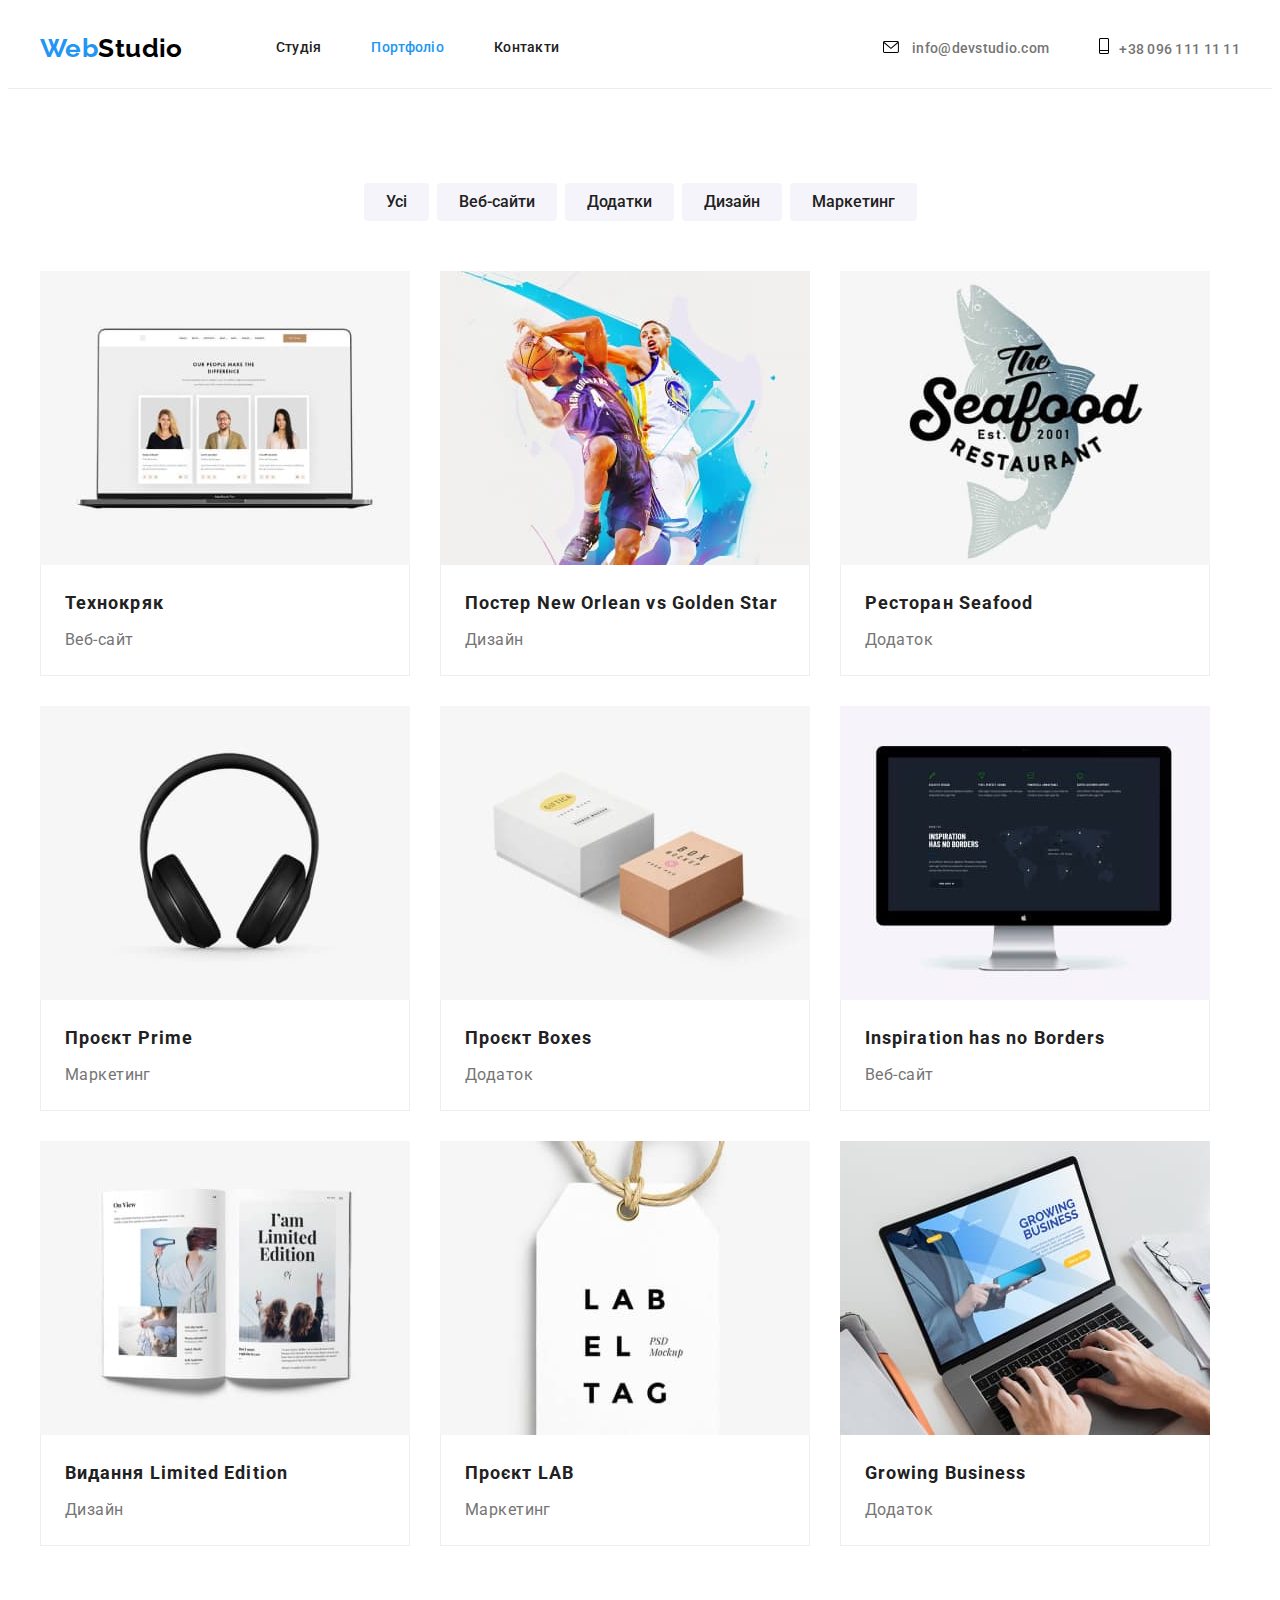
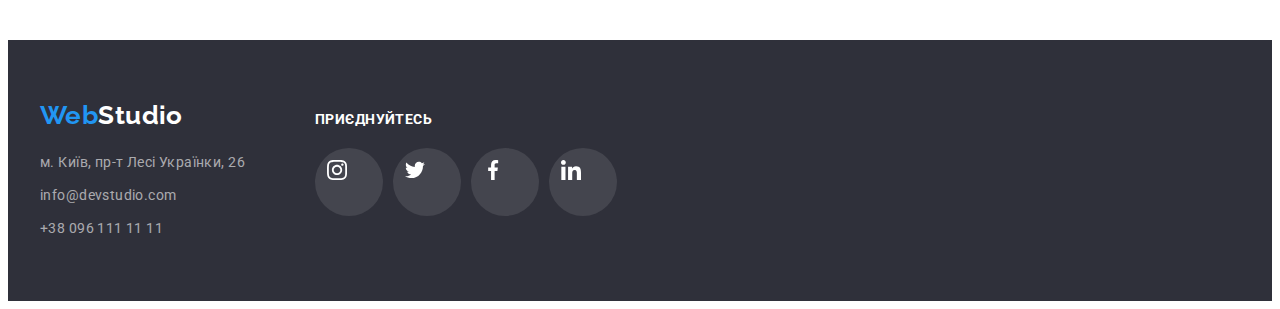
==== portfolio.html @ 97578cd6 "hw4" ====
<!DOCTYPE html>
<html lang="uk">
  <head>
    <meta charset="UTF-8" />
    <meta http-equiv="X-UA-Compatible" content="IE=edge" />
    <meta name="viewport" content="width=device-width, initial-scale=1.0" />
    <title>Portfolio</title>
    <link
      href="https://fonts.googleapis.com/css2?family=Raleway:wght@700&family=Roboto:wght@400;500;700;900&display=swap"
      rel="stylesheet"
    />
    <link rel="stylesheet" href="https://cdnjs.cloudflare.com/ajax/libs/modern-normalize/1.1.0/modern-normalize.min.css"
      integrity="sha512-wpPYUAdjBVSE4KJnH1VR1HeZfpl1ub8YT/NKx4PuQ5NmX2tKuGu6U/JRp5y+Y8XG2tV+wKQpNHVUX03MfMFn9Q=="
      crossorigin="anonymous" referrerpolicy="no-referrer" />
    <link rel="stylesheet" href="./css/styles.css" />
  </head>
  <body>
    <header>
      <div class="container page-header">
        <nav class="header-nav">
          <a class="nav-logo logo" href="./index.html">
            <span class="logo-accent">Web</span>Studio</a
          >
          <ul class="nav-list list">
            <li class="item">
              <a class="link" href="./index.html">Студія</a>
            </li>
            <li class="item">
              <a class="link current" href="./portfolio.html">Портфоліо</a>
            </li>
            <li class="item">
              <a class="link" href="#">Контакти</a>
            </li>
          </ul>
        </nav>
      <ul class="contact-list list">
        <li class="item">
          <a class="link" href="mailto:info@devstudio.com">
            <svg width="16" height="12" class="icon-header">
              <use href="./images/icons.svg#envelope"></use>
      
            </svg> info@devstudio.com</a>
        </li>
        <li class="item">
          <a class="link" href="tel:+380961111111"><svg width="10" height="16" class="icon-header">
              <use href="./images/icons.svg#Vector"></use>
      
            </svg>+38 096 111 11 11</a>
        </li>
      </ul>
      </div>
    </header>
    <main>
      <section class="portfolio section">
        <div class="container">
          <h1 class="visually-hidden">Портфоліо наших проєктів</h1>
          <ul class="filter-list list">
              <li class="filter-item">
                <button type="button" class="button">Усі</button>
              </li>
              <li class="filter-item">
                <button type="button" class="button">Веб-сайти</button>
              </li>
              <li class="filter-item">
                <button type="button" class="button">Додатки</button>
              </li>
              <li class="filter-item">
                <button type="button" class="button">Дизайн</button>
              </li>
              <li class="filter-item">
                <button type="button" class="button">Маркетинг</button>
              </li>
          </ul>
          <ul class="portfolio-list list">
            <li class="portfolio-item">
              <img
                src="./images/website.jpg"
                alt="веб сайт"
                width="370"
                height="295"
              />
              <div class="portfolio-content">
                <h2 class="title">Технокряк</h2>
                <p class="text">Веб-сайт</p>
              </div>
            </li>
            <li class="portfolio-item">
              <img
                src="./images/design.jpg"
                alt="дизайн"
                width="370"
                height="295"
              />
              <div class="portfolio-content">
                <h2 class="title">Постер New Orlean vs Golden Star</h2>
                <p class="text">Дизайн</p>
              </div>
            </li>
            <li class="portfolio-item">
              <img
                src="./images/app.jpg"
                alt="додаток"
                width="370"
                height="295"
              />
              <div class="portfolio-content">
                <h2 class="title">Ресторан Seafood</h2>
                <p class="text">Додаток</p>
              </div>
            </li>
            <li class="portfolio-item">
              <img
                src="./images/marketing.jpg"
                alt="маркетинг"
                width="370"
                height="295"
              />
              <div class="portfolio-content">
                <h2 class="title">Проєкт Prime</h2>
                <p class="text">Маркетинг</p>
              </div>
            </li>
            <li class="portfolio-item">
              <img
                src="./images/app2.jpg"
                alt="проєкт додатку"
                width="370"
                height="295"
              />

              <div class="portfolio-content">
                <h2 class="title">Проєкт Boxes</h2>
                <p class="text">Додаток</p>
              </div>
            </li>
            <li class="portfolio-item">
              <img
                src="./images/website2.jpg"
                alt="проєкт веб сайту"
                width="370"
                height="295"
              />
              <div class="portfolio-content">
                <h2 class="title">Inspiration has no Borders</h2>
                <p class="text">Веб-сайт</p>
              </div>
            </li>
            <li class="portfolio-item">
              <img
                src="./images/design2.jpg"
                alt="дизайн видання"
                width="370"
                height="295"
              />
              <div class="portfolio-content">
                <h2 class="title">Видання Limited Edition</h2>
                <p class="text">Дизайн</p>
              </div>
            </li>
            <li class="portfolio-item">
              <img
                src="./images/marketing2.jpg"
                alt="маркетинг лейблу"
                width="370"
                height="295"
              />
              <div class="portfolio-content">
                <h2 class="title">Проєкт LAB</h2>
                <p class="text">Маркетинг</p>
              </div>
            </li>
            <li class="portfolio-item">
              <img
                src="./images/app3.jpg"
                alt="проєкт бізнес додатку"
                width="370"
                height="295"
              />
              <div class="portfolio-content">
                <h2 class="title">Growing Business</h2>
                <p class="text">Додаток</p>
              </div>
            </li>
          </ul>
        </div>
      </section>
    </main>

  <footer class="footer">
    <div class="footer-container container">
      <div class="footer-box">
        <a class="footer-logo logo" href="./index.html">
          <span class="logo-accent">Web</span>Studio</a>
  
        <address class="address-box">
          <ul class="address list">
            <li class="address-item">
              <a class="link" href="https://goo.gl/maps/CPtrU1FHBa2aNyZL9" target="_blank"
                rel="noopener noreferrer nofollow">м.
                Київ, пр-т Лесі Українки, 26</a>
            </li>
            <li class="address-item">
              <a class="link" href="mailto:info@devstudio.com">info@devstudio.com</a>
            </li>
            <li class="address-item">
              <a class="link" href="tel:+380961111111">+38 096 111 11 11</a>
            </li>
          </ul>
        </address>
      </div>
      <div class="social-link-box">
        <p class="social-link-text">приєднуйтесь</p>
        <ul class="footer-list list">
          <li class="footer-item"><a class="footer social-link link" href=""><svg width="20" height="20">
                <use href="./images/icons.svg#instagram"></use></a></li>
          <li class="footer-item"><a class="footer social-link link" href=""><svg width="20" height="20">
                <use href="./images/icons.svg#twitter"></use></a></li>
          <li class="footer-item"><a class="footer social-link link" href=""><svg width="20" height="20">
                <use href="./images/icons.svg#facebook"></use></a></li>
          <li class="footer-item"><a class="footer social-link link" href=""><svg width="20" height="20">
                <use href="./images/icons.svg#linkedin"></use></a></li>
        </ul>
  
      </div>
    </div>
  
  </footer>
  </body>
</html>
---- css/styles.css ----
:root {
  --primary-text-color: #212121;
  --secondary-text-color: #757575;
  --light-text-color: #ffffff;
  --accent-text-color: #2196f3;
  --primary-backgraund-color: #ffffff;
  --secondary-backgraund-color: #2f303a;
}

body {
  background-color: var(--primary-backgraund-color);
  color: var(--primary-text-color);
  font-family: Roboto, sans-serif;
  font-size: 14px;
  font-weight: 700;
  letter-spacing: 0.03em;
}
h1,
h2,
h3,
h4,
h5,
h6,
ul,
p {
  margin: 0;
  padding: 0;
}

img {
  display: block;
  max-width: 100%;
  height: auto;
}

.container {
  width: 1200px;
  margin: 0 auto;
  padding: 0 15px;
}

.list {
  list-style: none;
}
.link {
  color: inherit;
  text-decoration: none;
}

header {
  border-bottom-width: 1px;
    border-bottom-style: solid;
    border-bottom-color: #ececec;
}
.page-header {
  display: flex;
  align-items: center;
  
}

.header-nav {
  display: flex;
  align-items: center;
}

.item:not(:last-child) {
  margin-right: 50px;
}

.nav-list {
  display: flex;
}

.contact-list {
  display: flex;
  margin-left: auto;
  align-items: center;
}

/* style logo */

.logo {
  font-family: "Raleway", sans-serif;
  font-size: 26px;
  line-height: 1.19;
}

.nav-logo {
  margin-right: 93px;
  color: #000000;
  text-decoration: none;
}

.logo-accent {
  color: var(--accent-text-color);
}

/* style nav */

.nav-list .link {
  display: block;
  padding: 32px 0;
  color: var(--primary-text-color);
  font-weight: 500;
  line-height: 1.14;
  letter-spacing: 0.02em;
}
.nav-list .link:hover,
.nav-list .link:focus {
  color: var(--accent-text-color);
}

.contact-list .link {
  padding: 32px 0;
  color: var(--secondary-text-color);
  font-weight: 500;
  line-height: 1.14;
  letter-spacing: 0.02em;
}
.contact-list .link:hover,
.contact-list .link:focus {
  color: var(--accent-text-color);
}
.nav-list .link.current {
  color: var(--accent-text-color);
}
.icon-header {
  margin-right: 10px;
}
.icon-header:hover,
.icon-header:focus{
fill: currentColor;
}

/* style main */

.hero {

  height: 600px;
    max-width: 1600px;
    margin-left: auto;
    margin-right: auto;
   background-image: linear-gradient(to right, rgba(47, 48, 58, 0.4),rgba(47, 48, 58, 0.4)), url(../images/hero.jpg);
    background-repeat: no-repeat;
    background-position: center;
    background-size: cover;
  background-color: var(--secondary-backgraund-color); 
  text-align: center;
  padding: 200px 0;
}

.hero-title {
  max-width: 696px;
  margin: 0 auto 30px;
  
 
  color: var(--light-text-color);
  font-weight: 900;
  font-size: 44px;
  line-height: 1.36;

  letter-spacing: 0.06em;
  text-transform: uppercase;
}

.hero-btn {
  
  display: inline-block;
  min-width: 216px;
  padding: 10px 32px;
  border-radius: 4px;
  border: 0px;

  background-color: #2196f3;
  box-shadow: 0px 4px 4px rgba(0, 0, 0, 0.15);
  color: var(--light-text-color);
  font-family: inherit;
  font-weight: 700;
  font-size: 16px;
  line-height: 1.88;

  letter-spacing: 0.06em;
  cursor: pointer;
}
.hero-btn:hover,
.hero-btn:focus {
  background-color: #188ce8;
  box-shadow: 0px 4px 4px rgba(0, 0, 0, 0.15);
  border-radius: 4px;
}

.section {
  padding: 94px 0;
}

/* style benefits */

.visually-hidden {
  position: absolute;
  white-space: nowrap;
  width: 1px;
  height: 1px;
  overflow: hidden;
  border: 0;
  padding: 0;
  clip: rect(0 0 0 0);
  clip-path: inset(50%);
  margin: -1px;
}

.benefits {
  padding: 94px 0 0;
}
.benefits-list {
  display: flex;
}

.benefits-item:not(:last-child) {
  margin-right: 30px;
}

.benefits-item {
  width: calc((100%-90) / 4);
}

.benefits .title {
  margin-bottom: 10px;
  font-size: 14px;
  line-height: 1.14;
  text-transform: uppercase;
}

.benefits .text {
  line-height: 1.71;
}
.icon-box {
  background-color: #F5F4FA;
  height: 120px;
  padding: 25px 100px;
  margin-bottom: 30px;
}



/* style work section */

.work-list {
  display: flex;
}

.work-item:not(:last-child) {
  margin-right: 30px;
}

.work-item {
  width: calc((100%-60) / 3);
}

.section-title {
  margin-bottom: 50px;
  font-size: 36px;
  line-height: 1.17;
  text-align: center;
}

/* style team section */

.team-list {
  display: flex;
}

.team-section {
  background-color: #f5f4fa;
}

.team-section .title {
  margin-bottom: 10px;
  font-weight: 500;
  font-size: 16px;
  line-height: 1.19;
  text-align: center;
}

.list-item {
  background-color: var(--primary-backgraund-color);
  width: calc((100%-90) / 4);
  box-shadow: 0px 1px 3px rgba(0, 0, 0, 0.12), 0px 1px 1px rgba(0, 0, 0, 0.14),
    0px 2px 1px rgba(0, 0, 0, 0.2);
  border-radius: 0px 0px 4px 4px;
  background-color: var(--primary-backgraund-color);
}

.list-item:not(:last-child) {
  margin-right: 30px;
}

.team-content {
  padding: 30px;
}

.text {
  color: var(--secondary-text-color);
  font-weight: 400;
}

.team-section .text {
  font-size: 16px;  
  line-height: 1.19;
  text-align: center;
  margin-bottom: 16px;
}
.team-icon-list{
  display: flex;
  
}

.social-link{
  display: block;
padding: 12px;
  width: 44px;
  height: 44px;
  border-radius: 50%;  

}

.team.social-link{
  fill: #AFB1B8;
}

.team.social-link:hover,
.team.social-link:focus {
  background-color: #2196F3;
  fill: #ffffff;
}


.team-icon-item:not(:last-child){
  margin-right: 10px;
}

/* style client section */

.client-list{
  display: flex;
}
.client-link{
  display: block;
  width: 170px;
height: 92px;
border: 1px solid #AFB1B8;
  border-radius: 4px;
  padding: 16px 32px;
fill:#AFB1B8;
}
.client-link:hover,
.client-link:focus{
  fill: var(--accent-text-color);
}


.client-item:not(:last-child) {
  margin-right: 30px;
}



/* footer style */

.footer {
  padding: 60px 0;
  background-color: var(--secondary-backgraund-color);
}
.footer-logo {
  display: block;
  

  color: var(--light-text-color);
  text-decoration: none;
}
.address .link {
  color: rgba(255, 255, 255, 0.6);
  font-style: normal;
  font-weight: 400;
  line-height: 1.71;
}

.address-item:not(:last-child) {
  margin-bottom: 9px;
}

.address-box {
  margin-top: 20px;
  margin-right: 70px;
  
}

.address .link:hover,
.address .link:focus {
  color: var(--light-text-color);

}

.footer-container {
  display: flex;
  align-items: baseline;
}
.social-link-text {
  margin-bottom: 20px;
  padding-top: 12px;
    line-height: 1.14;
    text-transform: uppercase;
    color: #FFFFFF;
}
.footer-list{
  display: flex;
}
.footer-item:not(:last-child){
  margin-right: 10px;
}

.footer.social-link{
  padding: 12px;
    background-color: rgba(255, 255, 255, 0.1);
    fill: var(--light-text-color);
}

.footer.social-link:hover,
.footer.social-link:focus{
  background-color:#2196F3;
}



/* style portfolio */

.filter-list {
  display: flex;
  align-items: center;
  justify-content: center;
  margin-bottom: 50px;
}

.filter-item:not(:last-child) {
  margin-right: 8px;
}

.portfolio .title {
  margin-bottom: 4px;
  font-size: 18px;
  line-height: 2;
  letter-spacing: 0.06em;
}

.portfolio .text {
  font-weight: 400;
  font-size: 16px;
  line-height: 1.88;
}



.button {
  padding: 6px 22px;
  color: var(--primary-text-color);
  font-family: inherit;
  font-weight: 500;
  font-size: 16px;
  line-height: 1.62;
  text-align: center;
  cursor: pointer;
  background-color: #f5f4fa;
  border-radius: 4px;
  border: 0px;
}
.button:hover,
.button:focus {
  color: var(--light-text-color);
  background-color: #2196f3;
  box-shadow: 0px 3px 1px rgba(0, 0, 0, 0.1), 0px 1px 2px rgba(0, 0, 0, 0.08),
    0px 2px 2px rgba(0, 0, 0, 0.12);
}

.portfolio-list {
  display: flex;
  flex-wrap: wrap;
  gap: 30px;
}

.portfolio-item {
  flex-basis: calc(100% / 3-30);
}
.portfolio-content {
  padding: 20px 24px;
  border: 1px solid #eeeeee;
  border-top: none;
}
.portfolio-item:hover,
.portfolio-item:focus{
  box-shadow: 0px 1px 1px rgba(0, 0, 0, 0.12), 0px 4px 4px rgba(0, 0, 0, 0.06), 1px 4px 6px rgba(0, 0, 0, 0.16);
}
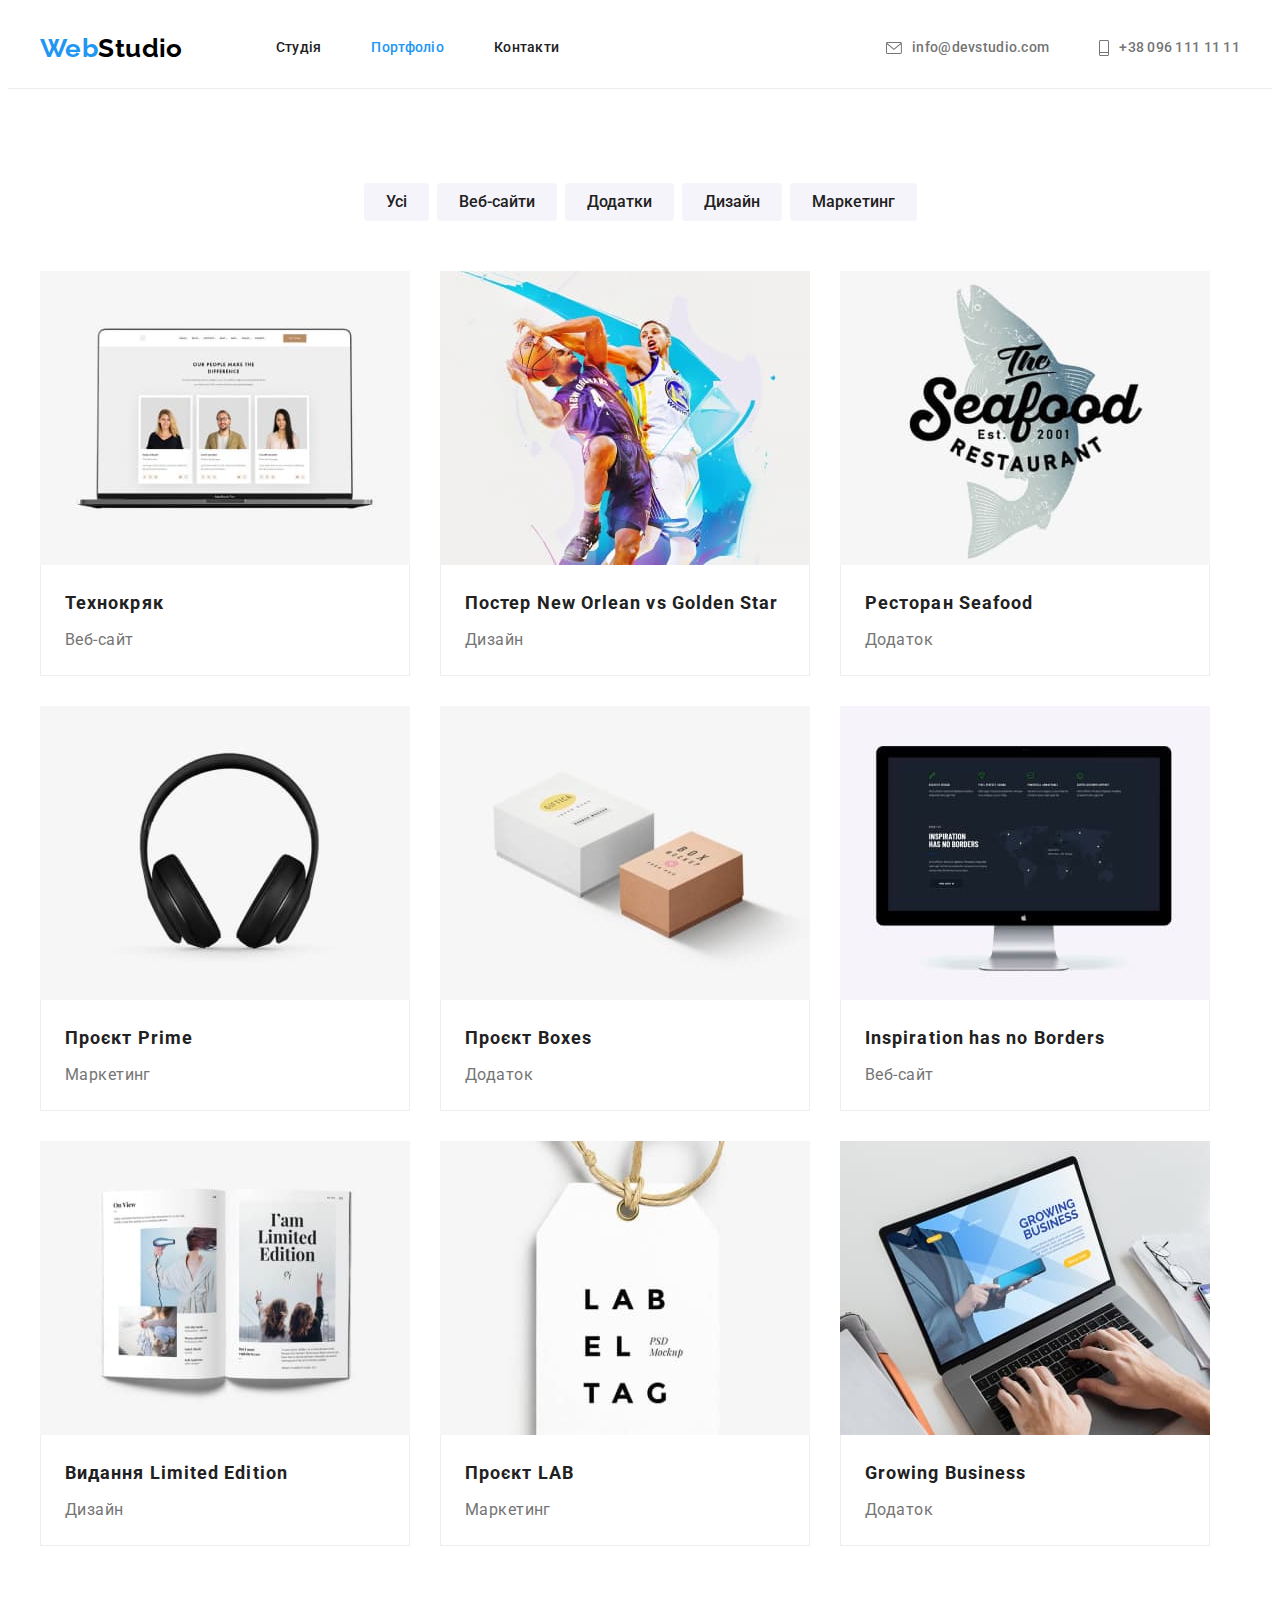
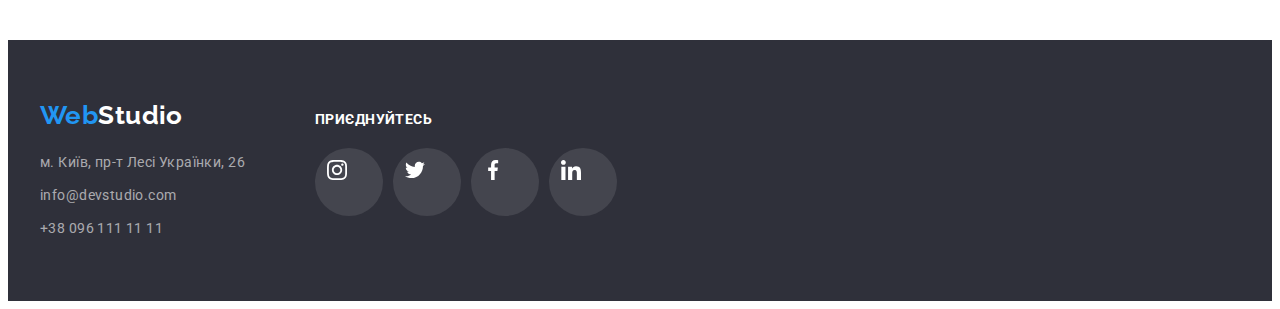
==== commit 658ab929: "chekup" ====
--- a/portfolio.html
+++ b/portfolio.html
@@ -9,9 +9,13 @@
       href="https://fonts.googleapis.com/css2?family=Raleway:wght@700&family=Roboto:wght@400;500;700;900&display=swap"
       rel="stylesheet"
     />
-    <link rel="stylesheet" href="https://cdnjs.cloudflare.com/ajax/libs/modern-normalize/1.1.0/modern-normalize.min.css"
+    <link
+      rel="stylesheet"
+      href="https://cdnjs.cloudflare.com/ajax/libs/modern-normalize/1.1.0/modern-normalize.min.css"
       integrity="sha512-wpPYUAdjBVSE4KJnH1VR1HeZfpl1ub8YT/NKx4PuQ5NmX2tKuGu6U/JRp5y+Y8XG2tV+wKQpNHVUX03MfMFn9Q=="
-      crossorigin="anonymous" referrerpolicy="no-referrer" />
+      crossorigin="anonymous"
+      referrerpolicy="no-referrer"
+    />
     <link rel="stylesheet" href="./css/styles.css" />
   </head>
   <body>
@@ -33,21 +37,23 @@
             </li>
           </ul>
         </nav>
-      <ul class="contact-list list">
-        <li class="item">
-          <a class="link" href="mailto:info@devstudio.com">
-            <svg width="16" height="12" class="icon-header">
-              <use href="./images/icons.svg#envelope"></use>
-      
-            </svg> info@devstudio.com</a>
-        </li>
-        <li class="item">
-          <a class="link" href="tel:+380961111111"><svg width="10" height="16" class="icon-header">
-              <use href="./images/icons.svg#Vector"></use>
-      
-            </svg>+38 096 111 11 11</a>
-        </li>
-      </ul>
+        <ul class="contact-list list">
+          <li class="item">
+            <a class="link" href="mailto:info@devstudio.com">
+              <svg width="16" height="12" class="icon-header">
+                <use href="./images/icons.svg#envelope"></use>
+              </svg>
+              info@devstudio.com</a
+            >
+          </li>
+          <li class="item">
+            <a class="link" href="tel:+380961111111"
+              ><svg width="10" height="16" class="icon-header">
+                <use href="./images/icons.svg#Vector"></use></svg
+              >+38 096 111 11 11</a
+            >
+          </li>
+        </ul>
       </div>
     </header>
     <main>
@@ -55,21 +61,21 @@
         <div class="container">
           <h1 class="visually-hidden">Портфоліо наших проєктів</h1>
           <ul class="filter-list list">
-              <li class="filter-item">
-                <button type="button" class="button">Усі</button>
-              </li>
-              <li class="filter-item">
-                <button type="button" class="button">Веб-сайти</button>
-              </li>
-              <li class="filter-item">
-                <button type="button" class="button">Додатки</button>
-              </li>
-              <li class="filter-item">
-                <button type="button" class="button">Дизайн</button>
-              </li>
-              <li class="filter-item">
-                <button type="button" class="button">Маркетинг</button>
-              </li>
+            <li class="filter-item">
+              <button type="button" class="button">Усі</button>
+            </li>
+            <li class="filter-item">
+              <button type="button" class="button">Веб-сайти</button>
+            </li>
+            <li class="filter-item">
+              <button type="button" class="button">Додатки</button>
+            </li>
+            <li class="filter-item">
+              <button type="button" class="button">Дизайн</button>
+            </li>
+            <li class="filter-item">
+              <button type="button" class="button">Маркетинг</button>
+            </li>
           </ul>
           <ul class="portfolio-list list">
             <li class="portfolio-item">
@@ -186,44 +192,65 @@
       </section>
     </main>
 
-  <footer class="footer">
-    <div class="footer-container container">
-      <div class="footer-box">
-        <a class="footer-logo logo" href="./index.html">
-          <span class="logo-accent">Web</span>Studio</a>
-  
-        <address class="address-box">
-          <ul class="address list">
-            <li class="address-item">
-              <a class="link" href="https://goo.gl/maps/CPtrU1FHBa2aNyZL9" target="_blank"
-                rel="noopener noreferrer nofollow">м.
-                Київ, пр-т Лесі Українки, 26</a>
-            </li>
-            <li class="address-item">
-              <a class="link" href="mailto:info@devstudio.com">info@devstudio.com</a>
-            </li>
-            <li class="address-item">
-              <a class="link" href="tel:+380961111111">+38 096 111 11 11</a>
-            </li>
-          </ul>
-        </address>
+    <footer class="footer">
+      <div class="footer-container container">
+        <div class="footer-box">
+          <a class="footer-logo logo" href="./index.html">
+            <span class="logo-accent">Web</span>Studio</a
+          >
+
+          <address class="address-box">
+            <ul class="address list">
+              <li class="address-item">
+                <a
+                  class="link"
+                  href="https://goo.gl/maps/CPtrU1FHBa2aNyZL9"
+                  target="_blank"
+                  rel="noopener noreferrer nofollow"
+                  >м. Київ, пр-т Лесі Українки, 26</a
+                >
+              </li>
+              <li class="address-item">
+                <a class="link" href="mailto:info@devstudio.com"
+                  >info@devstudio.com</a
+                >
+              </li>
+              <li class="address-item">
+                <a class="link" href="tel:+380961111111">+38 096 111 11 11</a>
+              </li>
+            </ul>
+          </address>
+        </div>
+        <div class="social-link-box">
+          <p class="social-link-text">приєднуйтесь</p>
+          <ul class="footer-list list">
+            <li class="footer-item">
+              <a class="footer social-link link" href=""
+                ><svg width="20" height="20">
+                  <use href="./images/icons.svg#instagram"></use></svg
+              ></a>
+            </li>
+            <li class="footer-item">
+              <a class="footer social-link link" href=""
+                ><svg width="20" height="20">
+                  <use href="./images/icons.svg#twitter"></use></svg
+              ></a>
+            </li>
+            <li class="footer-item">
+              <a class="footer social-link link" href=""
+                ><svg width="20" height="20">
+                  <use href="./images/icons.svg#facebook"></use></svg
+              ></a>
+            </li>
+            <li class="footer-item">
+              <a class="footer social-link link" href=""
+                ><svg width="20" height="20">
+                  <use href="./images/icons.svg#linkedin"></use></svg
+              ></a>
+            </li>
+          </ul>
+        </div>
       </div>
-      <div class="social-link-box">
-        <p class="social-link-text">приєднуйтесь</p>
-        <ul class="footer-list list">
-          <li class="footer-item"><a class="footer social-link link" href=""><svg width="20" height="20">
-                <use href="./images/icons.svg#instagram"></use></a></li>
-          <li class="footer-item"><a class="footer social-link link" href=""><svg width="20" height="20">
-                <use href="./images/icons.svg#twitter"></use></a></li>
-          <li class="footer-item"><a class="footer social-link link" href=""><svg width="20" height="20">
-                <use href="./images/icons.svg#facebook"></use></a></li>
-          <li class="footer-item"><a class="footer social-link link" href=""><svg width="20" height="20">
-                <use href="./images/icons.svg#linkedin"></use></a></li>
-        </ul>
-  
-      </div>
-    </div>
-  
-  </footer>
+    </footer>
   </body>
 </html>
--- a/css/styles.css
+++ b/css/styles.css
@@ -49,13 +49,12 @@
 
 header {
   border-bottom-width: 1px;
-    border-bottom-style: solid;
-    border-bottom-color: #ececec;
+  border-bottom-style: solid;
+  border-bottom-color: #ececec;
 }
 .page-header {
   display: flex;
   align-items: center;
-  
 }
 
 .header-nav {
@@ -111,6 +110,8 @@
 }
 
 .contact-list .link {
+  display: flex;
+  align-items: center;
   padding: 32px 0;
   color: var(--secondary-text-color);
   font-weight: 500;
@@ -120,6 +121,10 @@
 .contact-list .link:hover,
 .contact-list .link:focus {
   color: var(--accent-text-color);
+  fill: var(--accent-text-color);
+}
+.icon-header {
+  fill: currentColor;
 }
 .nav-list .link.current {
   color: var(--accent-text-color);
@@ -127,24 +132,24 @@
 .icon-header {
   margin-right: 10px;
 }
-.icon-header:hover,
-.icon-header:focus{
-fill: currentColor;
-}
 
 /* style main */
 
 .hero {
-
   height: 600px;
-    max-width: 1600px;
-    margin-left: auto;
-    margin-right: auto;
-   background-image: linear-gradient(to right, rgba(47, 48, 58, 0.4),rgba(47, 48, 58, 0.4)), url(../images/hero.jpg);
-    background-repeat: no-repeat;
-    background-position: center;
-    background-size: cover;
-  background-color: var(--secondary-backgraund-color); 
+  max-width: 1600px;
+  margin-left: auto;
+  margin-right: auto;
+  background-image: linear-gradient(
+      to right,
+      rgba(47, 48, 58, 0.4),
+      rgba(47, 48, 58, 0.4)
+    ),
+    url(../images/hero.jpg);
+  background-repeat: no-repeat;
+  background-position: center;
+  background-size: cover;
+  background-color: var(--secondary-backgraund-color);
   text-align: center;
   padding: 200px 0;
 }
@@ -152,8 +157,7 @@
 .hero-title {
   max-width: 696px;
   margin: 0 auto 30px;
-  
- 
+
   color: var(--light-text-color);
   font-weight: 900;
   font-size: 44px;
@@ -164,7 +168,6 @@
 }
 
 .hero-btn {
-  
   display: inline-block;
   min-width: 216px;
   padding: 10px 32px;
@@ -234,13 +237,14 @@
   line-height: 1.71;
 }
 .icon-box {
-  background-color: #F5F4FA;
+  display: flex;
+  background-color: #f5f4fa;
   height: 120px;
-  padding: 25px 100px;
+  justify-content: center;
+  align-items: center;
   margin-bottom: 30px;
 }
-
-
+/*  padding: 25px 100px;*/
 
 /* style work section */
 
@@ -304,65 +308,60 @@
 }
 
 .team-section .text {
-  font-size: 16px;  
+  font-size: 16px;
   line-height: 1.19;
   text-align: center;
   margin-bottom: 16px;
 }
-.team-icon-list{
-  display: flex;
-  
-}
-
-.social-link{
+.team-icon-list {
+  display: flex;
+}
+
+.social-link {
   display: block;
-padding: 12px;
+  padding: 12px;
   width: 44px;
   height: 44px;
-  border-radius: 50%;  
-
-}
-
-.team.social-link{
-  fill: #AFB1B8;
+  border-radius: 50%;
+}
+
+.team.social-link {
+  fill: #afb1b8;
 }
 
 .team.social-link:hover,
 .team.social-link:focus {
-  background-color: #2196F3;
+  background-color: #2196f3;
   fill: #ffffff;
 }
 
-
-.team-icon-item:not(:last-child){
+.team-icon-item:not(:last-child) {
   margin-right: 10px;
 }
 
 /* style client section */
 
-.client-list{
-  display: flex;
-}
-.client-link{
+.client-list {
+  display: flex;
+}
+.client-link {
   display: block;
   width: 170px;
-height: 92px;
-border: 1px solid #AFB1B8;
+  height: 92px;
+  border: 1px solid #afb1b8;
   border-radius: 4px;
   padding: 16px 32px;
-fill:#AFB1B8;
+  fill: #afb1b8;
 }
 .client-link:hover,
-.client-link:focus{
+.client-link:focus {
+  border: 1px solid var(--accent-text-color);
   fill: var(--accent-text-color);
 }
-
 
 .client-item:not(:last-child) {
   margin-right: 30px;
 }
-
-
 
 /* footer style */
 
@@ -372,7 +371,6 @@
 }
 .footer-logo {
   display: block;
-  
 
   color: var(--light-text-color);
   text-decoration: none;
@@ -390,46 +388,44 @@
 
 .address-box {
   margin-top: 20px;
-  margin-right: 70px;
-  
 }
 
 .address .link:hover,
 .address .link:focus {
   color: var(--light-text-color);
-
 }
 
 .footer-container {
   display: flex;
   align-items: baseline;
+}
+.footer-box {
+  margin-right: 70px;
 }
 .social-link-text {
   margin-bottom: 20px;
-  padding-top: 12px;
-    line-height: 1.14;
-    text-transform: uppercase;
-    color: #FFFFFF;
-}
-.footer-list{
-  display: flex;
-}
-.footer-item:not(:last-child){
+
+  line-height: 1.14;
+  text-transform: uppercase;
+  color: #ffffff;
+}
+.footer-list {
+  display: flex;
+}
+.footer-item:not(:last-child) {
   margin-right: 10px;
 }
 
-.footer.social-link{
+.footer.social-link {
   padding: 12px;
-    background-color: rgba(255, 255, 255, 0.1);
-    fill: var(--light-text-color);
+  background-color: rgba(255, 255, 255, 0.1);
+  fill: var(--light-text-color);
 }
 
 .footer.social-link:hover,
-.footer.social-link:focus{
-  background-color:#2196F3;
-}
-
-
+.footer.social-link:focus {
+  background-color: #2196f3;
+}
 
 /* style portfolio */
 
@@ -456,8 +452,6 @@
   font-size: 16px;
   line-height: 1.88;
 }
-
-
 
 .button {
   padding: 6px 22px;
@@ -495,7 +489,7 @@
   border-top: none;
 }
 .portfolio-item:hover,
-.portfolio-item:focus{
-  box-shadow: 0px 1px 1px rgba(0, 0, 0, 0.12), 0px 4px 4px rgba(0, 0, 0, 0.06), 1px 4px 6px rgba(0, 0, 0, 0.16);
-}
-
+.portfolio-item:focus {
+  box-shadow: 0px 1px 1px rgba(0, 0, 0, 0.12), 0px 4px 4px rgba(0, 0, 0, 0.06),
+    1px 4px 6px rgba(0, 0, 0, 0.16);
+}
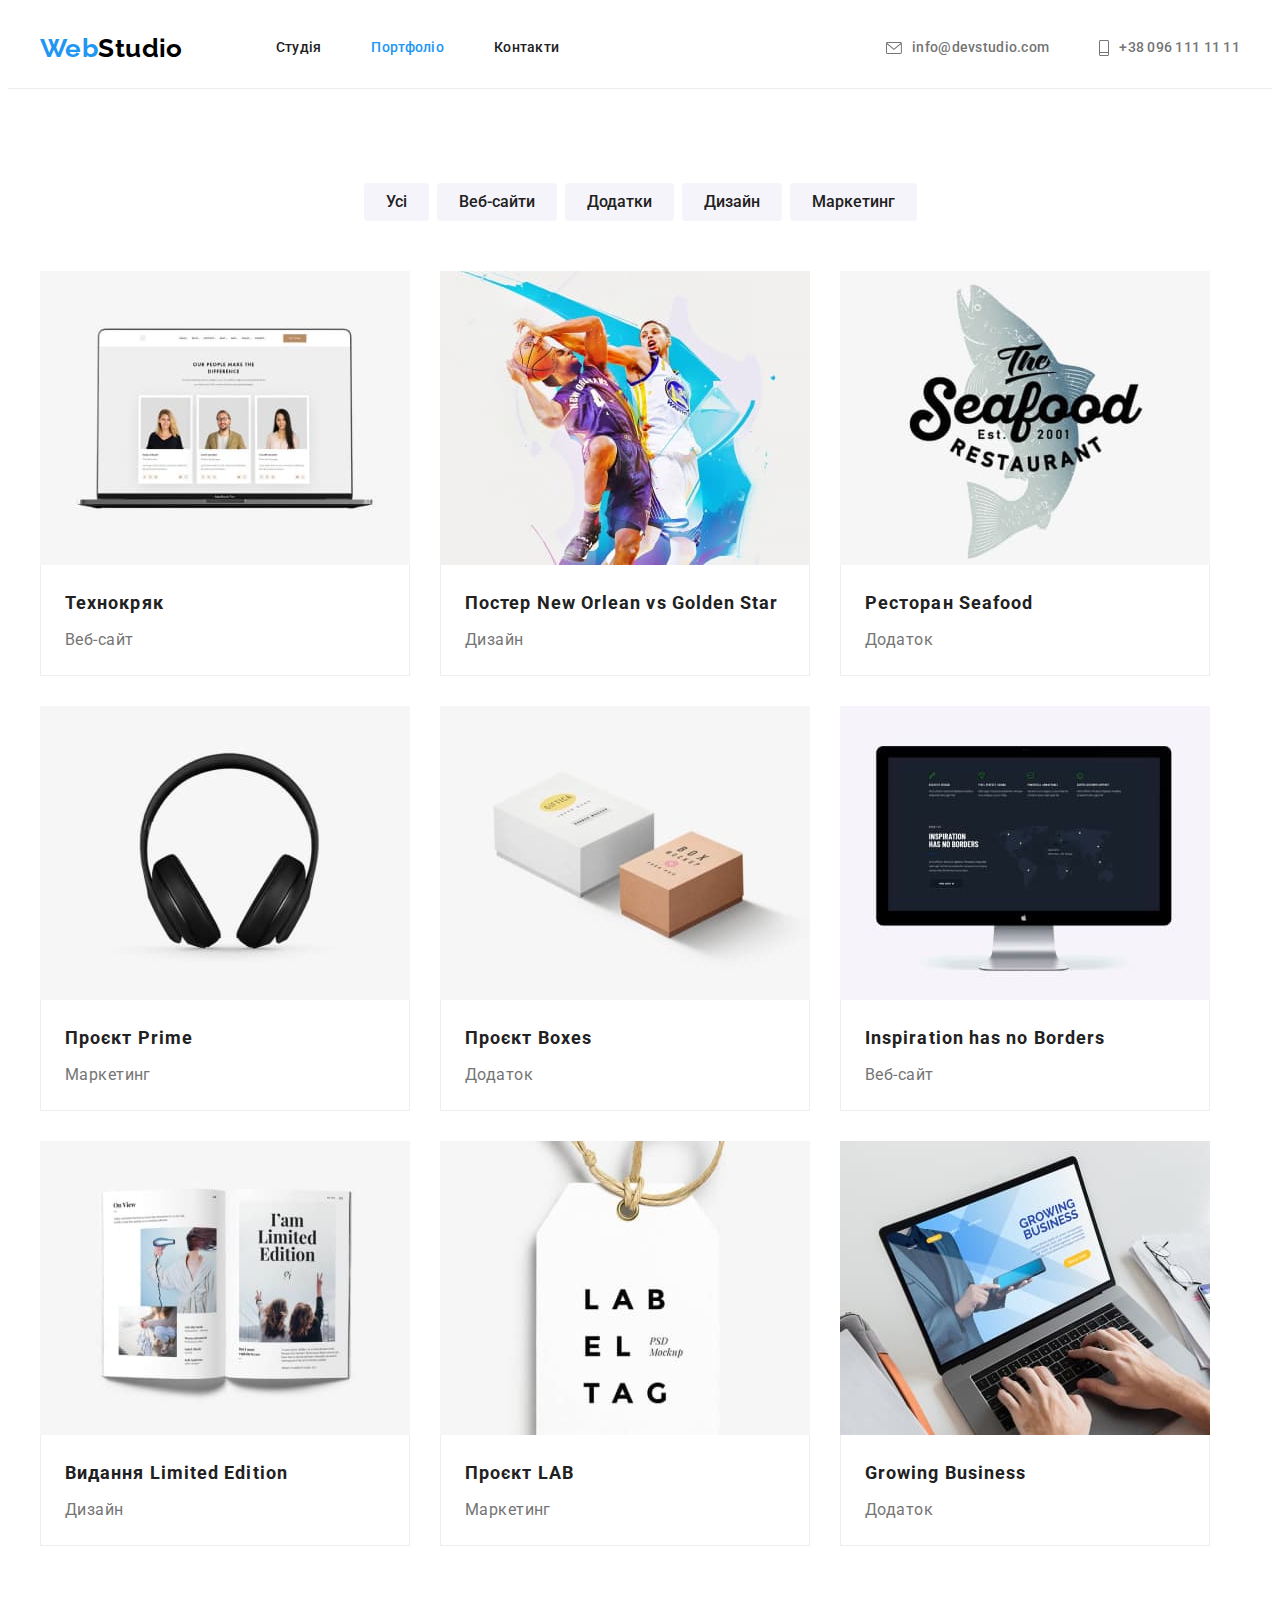
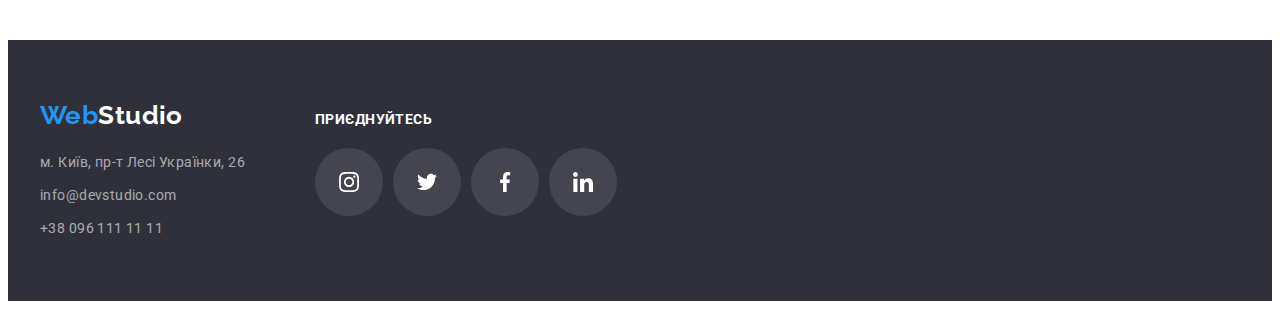
==== commit dbd30f66: "portfolio link" ====
--- a/portfolio.html
+++ b/portfolio.html
@@ -79,113 +79,68 @@
           </ul>
           <ul class="portfolio-list list">
             <li class="portfolio-item">
-              <img
-                src="./images/website.jpg"
-                alt="веб сайт"
-                width="370"
-                height="295"
-              />
+              <a class="link portfolio-link" href=""><img src="./images/website.jpg" alt="веб сайт" width="370" height="295" />
               <div class="portfolio-content">
                 <h2 class="title">Технокряк</h2>
                 <p class="text">Веб-сайт</p>
-              </div>
-            </li>
-            <li class="portfolio-item">
-              <img
-                src="./images/design.jpg"
-                alt="дизайн"
-                width="370"
-                height="295"
-              />
+              </div></a>
+            </li>
+            <li class="portfolio-item">
+              <a class="link portfolio-link" href=""><img src="./images/design.jpg" alt="дизайн" width="370" height="295" />
               <div class="portfolio-content">
                 <h2 class="title">Постер New Orlean vs Golden Star</h2>
                 <p class="text">Дизайн</p>
-              </div>
-            </li>
-            <li class="portfolio-item">
-              <img
-                src="./images/app.jpg"
-                alt="додаток"
-                width="370"
-                height="295"
-              />
+              </div></a>
+            </li>
+            <li class="portfolio-item">
+              <a class="link portfolio-link" href=""><img src="./images/app.jpg" alt="додаток" width="370" height="295" />
               <div class="portfolio-content">
                 <h2 class="title">Ресторан Seafood</h2>
                 <p class="text">Додаток</p>
-              </div>
-            </li>
-            <li class="portfolio-item">
-              <img
-                src="./images/marketing.jpg"
-                alt="маркетинг"
-                width="370"
-                height="295"
-              />
-              <div class="portfolio-content">
-                <h2 class="title">Проєкт Prime</h2>
-                <p class="text">Маркетинг</p>
-              </div>
-            </li>
-            <li class="portfolio-item">
-              <img
-                src="./images/app2.jpg"
-                alt="проєкт додатку"
-                width="370"
-                height="295"
-              />
-
+              </div></a>
+            </li>
+            <li class="portfolio-item">
+             <a class="link portfolio-link" href=""><img src="./images/marketing.jpg" alt="маркетинг" width="370" height="295" />
+            <div class="portfolio-content">
+              <h2 class="title">Проєкт Prime</h2>
+              <p class="text">Маркетинг</p>
+            </div></a>
+            </li>
+            <li class="portfolio-item">
+              <a class="link portfolio-link" href=""><img src="./images/app2.jpg" alt="проєкт додатку" width="370" height="295" />
+              
               <div class="portfolio-content">
                 <h2 class="title">Проєкт Boxes</h2>
                 <p class="text">Додаток</p>
-              </div>
-            </li>
-            <li class="portfolio-item">
-              <img
-                src="./images/website2.jpg"
-                alt="проєкт веб сайту"
-                width="370"
-                height="295"
-              />
+              </div></a>
+            </li>
+            <li class="portfolio-item">
+              <a class="link portfolio-link" href=""><img src="./images/website2.jpg" alt="проєкт веб сайту" width="370" height="295" />
               <div class="portfolio-content">
                 <h2 class="title">Inspiration has no Borders</h2>
                 <p class="text">Веб-сайт</p>
-              </div>
-            </li>
-            <li class="portfolio-item">
-              <img
-                src="./images/design2.jpg"
-                alt="дизайн видання"
-                width="370"
-                height="295"
-              />
+              </div></a>
+            </li>
+            <li class="portfolio-item">
+              <a class="link portfolio-link" href=""><img src="./images/design2.jpg" alt="дизайн видання" width="370" height="295" />
               <div class="portfolio-content">
                 <h2 class="title">Видання Limited Edition</h2>
                 <p class="text">Дизайн</p>
-              </div>
-            </li>
-            <li class="portfolio-item">
-              <img
-                src="./images/marketing2.jpg"
-                alt="маркетинг лейблу"
-                width="370"
-                height="295"
-              />
+              </div></a>
+            </li>
+            <li class="portfolio-item">
+              <a class="link portfolio-link" href=""><img src="./images/marketing2.jpg" alt="маркетинг лейблу" width="370" height="295" />
               <div class="portfolio-content">
                 <h2 class="title">Проєкт LAB</h2>
                 <p class="text">Маркетинг</p>
-              </div>
-            </li>
-            <li class="portfolio-item">
-              <img
-                src="./images/app3.jpg"
-                alt="проєкт бізнес додатку"
-                width="370"
-                height="295"
-              />
+              </div></a>
+            </li>
+            <li class="portfolio-item">
+              <a class="link portfolio-link" href=""><img src="./images/app3.jpg" alt="проєкт бізнес додатку" width="370" height="295" />
               <div class="portfolio-content">
                 <h2 class="title">Growing Business</h2>
                 <p class="text">Додаток</p>
-              </div>
+              </div></a>
             </li>
           </ul>
         </div>
--- a/css/styles.css
+++ b/css/styles.css
@@ -43,7 +43,7 @@
   list-style: none;
 }
 .link {
-  color: inherit;
+  color: currentColor;
   text-decoration: none;
 }
 
@@ -315,29 +315,35 @@
 }
 .team-icon-list {
   display: flex;
+  gap: 10px;
 }
 
 .social-link {
-  display: block;
-  padding: 12px;
+  display: flex;
+  justify-content: center;
+  align-items: center;
+  
   width: 44px;
   height: 44px;
   border-radius: 50%;
-}
-
-.team.social-link {
-  fill: #afb1b8;
-}
-
-.team.social-link:hover,
-.team.social-link:focus {
+fill: #afb1b8;
+}
+
+
+.social-link:hover,
+.social-link:focus {
   background-color: #2196f3;
   fill: #ffffff;
 }
 
+/*  
 .team-icon-item:not(:last-child) {
-  margin-right: 10px;
-}
+margin-right: 10px;}*/
+
+
+ 
+
+
 
 /* style client section */
 
@@ -411,16 +417,18 @@
 }
 .footer-list {
   display: flex;
-}
-.footer-item:not(:last-child) {
-  margin-right: 10px;
-}
+  gap: 10px;
+  
+}
+
 
 .footer.social-link {
-  padding: 12px;
+  
+padding: 12px;
   background-color: rgba(255, 255, 255, 0.1);
   fill: var(--light-text-color);
 }
+ 
 
 .footer.social-link:hover,
 .footer.social-link:focus {
@@ -488,8 +496,15 @@
   border: 1px solid #eeeeee;
   border-top: none;
 }
-.portfolio-item:hover,
-.portfolio-item:focus {
+
+.portfolio-link{
+  display: block;
+  width: 100%;
+  height: 100%;
+}
+
+.portfolio-link:hover,
+.portfolio-link:focus {
   box-shadow: 0px 1px 1px rgba(0, 0, 0, 0.12), 0px 4px 4px rgba(0, 0, 0, 0.06),
     1px 4px 6px rgba(0, 0, 0, 0.16);
 }
